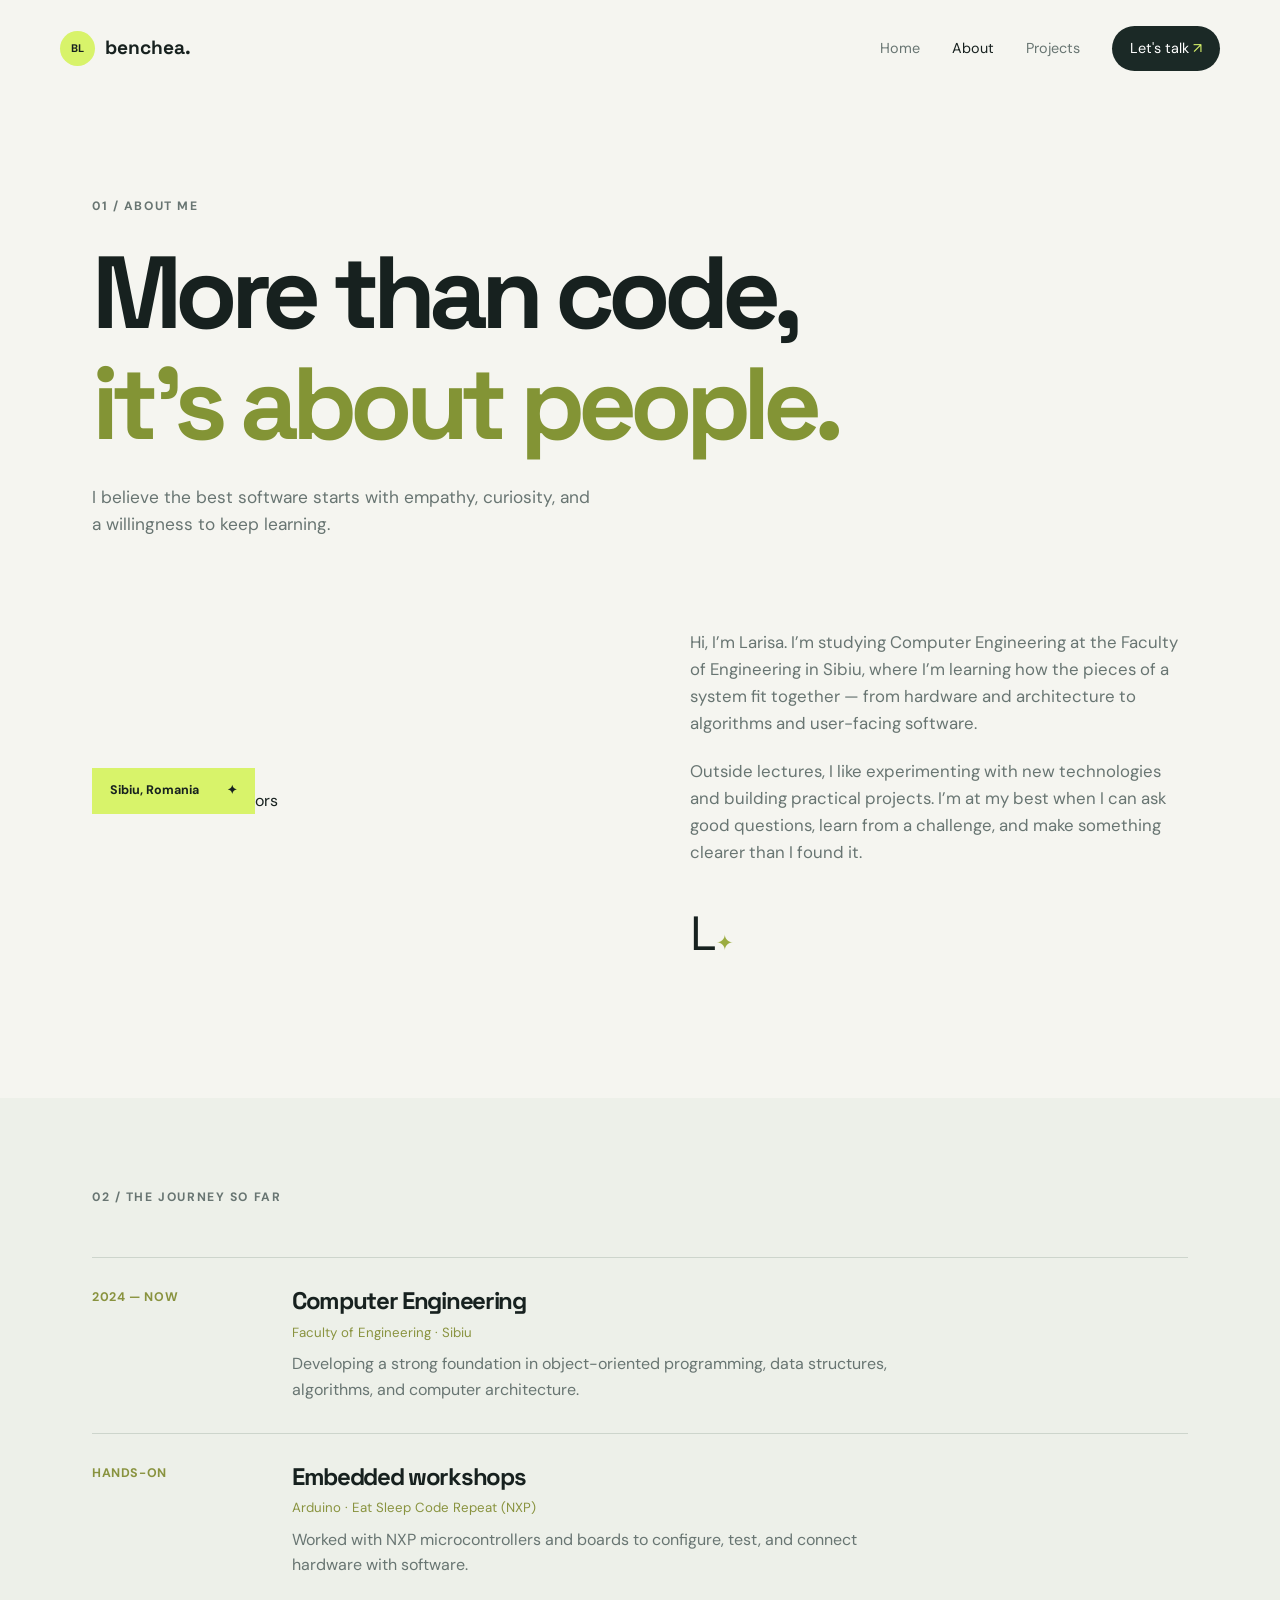
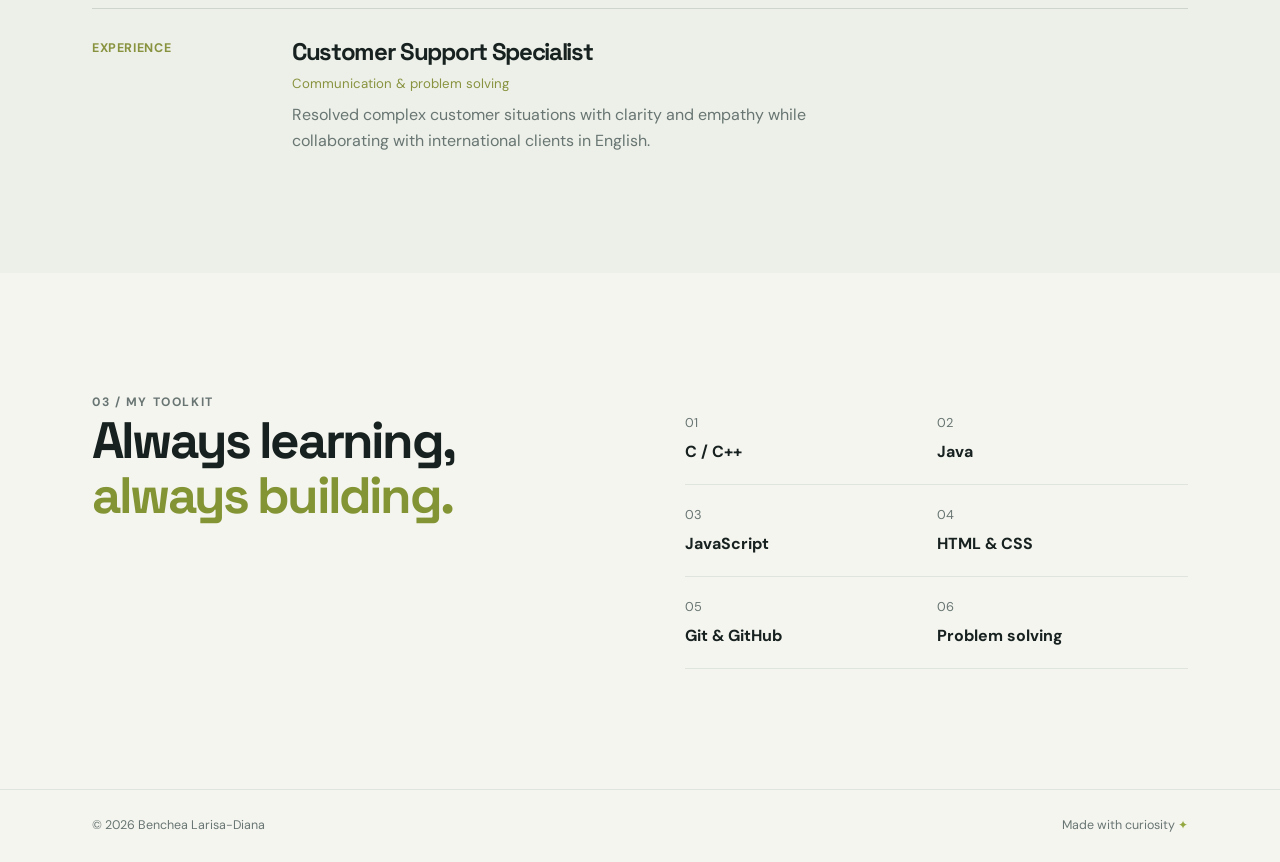
==== about.html @ 2c6b7c79 "major changes regarding the project: how it is structured, added multiple pages" ====
<!doctype html>
<html lang="en">
<head>
  <meta charset="UTF-8"><meta name="viewport" content="width=device-width, initial-scale=1">
  <meta name="description" content="Learn about Larisa's education, experience, and skills.">
  <title>About | Benchea Larisa-Diana</title>
  <link rel="preconnect" href="https://fonts.googleapis.com"><link rel="preconnect" href="https://fonts.gstatic.com" crossorigin>
  <link href="https://fonts.googleapis.com/css2?family=DM+Sans:wght@400;500;600;700&family=Space+Grotesk:wght@500;600;700&display=swap" rel="stylesheet"><link rel="stylesheet" href="css/style.css">
</head>
<body>
  <header class="site-header"><a class="brand" href="index.html" aria-label="Home"><span>BL</span><strong>benchea.</strong></a><button class="menu-toggle" type="button" aria-expanded="false" aria-controls="site-nav"><span></span><span></span><span></span><span class="sr-only">Toggle navigation</span></button><nav id="site-nav" class="site-nav" aria-label="Main navigation"><a href="index.html">Home</a><a class="active" href="about.html">About</a><a href="projects.html">Projects</a><a class="nav-cta" href="contact.html">Let's talk <span aria-hidden="true">↗</span></a></nav></header>
  <main>
    <section class="page-hero container"><p class="eyebrow">01 / About me</p><h1>More than code,<br><em>it's about people.</em></h1><p class="page-lead">I believe the best software starts with empathy, curiosity, and a willingness to keep learning.</p></section>
    <section class="about-grid container reveal"><div class="about-photo"><img src="assets/profile.jpg" alt="Larisa smiling outdoors"><span class="photo-label">Sibiu, Romania <span>✦</span></span></div><div class="about-copy"><p>Hi, I’m Larisa. I’m studying Computer Engineering at the Faculty of Engineering in Sibiu, where I’m learning how the pieces of a system fit together — from hardware and architecture to algorithms and user-facing software.</p><p>Outside lectures, I like experimenting with new technologies and building practical projects. I’m at my best when I can ask good questions, learn from a challenge, and make something clearer than I found it.</p><div class="signature">L<span>✦</span></div></div></section>
    <section class="timeline-section section-pad"><div class="container"><p class="eyebrow">02 / The journey so far</p><div class="timeline"><article class="timeline-item reveal"><div class="timeline-date">2024 — now</div><div><h2>Computer Engineering</h2><p class="timeline-place">Faculty of Engineering · Sibiu</p><p>Developing a strong foundation in object-oriented programming, data structures, algorithms, and computer architecture.</p></div></article><article class="timeline-item reveal"><div class="timeline-date">Hands-on</div><div><h2>Embedded workshops</h2><p class="timeline-place">Arduino · Eat Sleep Code Repeat (NXP)</p><p>Worked with NXP microcontrollers and boards to configure, test, and connect hardware with software.</p></div></article><article class="timeline-item reveal"><div class="timeline-date">Experience</div><div><h2>Customer Support Specialist</h2><p class="timeline-place">Communication &amp; problem solving</p><p>Resolved complex customer situations with clarity and empathy while collaborating with international clients in English.</p></div></article></div></div></section>
    <section class="skills-section container reveal"><div><p class="eyebrow">03 / My toolkit</p><h2>Always learning,<br><em>always building.</em></h2></div><div class="skill-list"><span>01 <strong>C / C++</strong></span><span>02 <strong>Java</strong></span><span>03 <strong>JavaScript</strong></span><span>04 <strong>HTML &amp; CSS</strong></span><span>05 <strong>Git &amp; GitHub</strong></span><span>06 <strong>Problem solving</strong></span></div></section>
  </main>
  <footer class="site-footer"><div class="container footer-inner"><span>© <span data-year></span> Benchea Larisa-Diana</span><span>Made with curiosity <span class="accent">✦</span></span></div></footer><script src="js/script.js"></script>
</body>
</html>
---- css/style.css ----
:root {
  --ink: #17211f;
  --muted: #687572;
  --paper: #f5f5f0;
  --card: #fff;
  --lime: #d8f36a;
  --line: #dfe4df;
  --dark: #1b2926;
}
* {
  box-sizing: border-box;
  margin: 0;
  padding: 0;
}
html {
  scroll-behavior: smooth;
}
body {
  background: var(--paper);
  color: var(--ink);
  font-family: "DM Sans", sans-serif;
  line-height: 1.6;
}
h1,
h2,
.brand strong {
  font-family: "Space Grotesk", sans-serif;
  line-height: 1.08;
}
h1 {
  font-size: clamp(3.3rem, 8vw, 7.5rem);
  letter-spacing: -0.07em;
}
h2 {
  font-size: clamp(2.1rem, 4vw, 4rem);
  letter-spacing: -0.055em;
}
em {
  color: #839435;
  font-style: normal;
}
.container {
  max-width: 1160px;
  margin: 0 auto;
  padding-left: 32px;
  padding-right: 32px;
}
.site-header {
  align-items: center;
  display: flex;
  justify-content: space-between;
  margin: auto;
  max-width: 1224px;
  padding: 26px 32px;
  position: relative;
  z-index: 10;
}
.brand {
  align-items: center;
  color: var(--ink);
  display: flex;
  gap: 10px;
  text-decoration: none;
}
.brand span {
  align-items: center;
  background: var(--lime);
  border-radius: 50%;
  display: flex;
  font-size: 11px;
  font-weight: 700;
  height: 35px;
  justify-content: center;
  width: 35px;
}
.brand strong {
  font-size: 1.2rem;
}
.site-nav {
  align-items: center;
  display: flex;
  gap: 32px;
}
.site-nav a {
  color: var(--muted);
  font-size: 0.9rem;
  text-decoration: none;
  transition: color 0.2s;
}
.site-nav a:hover,
.site-nav a.active {
  color: var(--ink);
}
.nav-cta {
  background: var(--dark);
  border-radius: 30px;
  color: #fff !important;
  padding: 11px 18px;
}
.nav-cta span {
  color: var(--lime);
}
.menu-toggle {
  background: none;
  border: 0;
  display: none;
}
.sr-only {
  height: 1px;
  overflow: hidden;
  position: absolute;
  width: 1px;
}
.hero {
  align-items: center;
  display: grid;
  gap: 50px;
  grid-template-columns: 1.1fr 0.9fr;
  min-height: 650px;
  padding-bottom: 90px;
  padding-top: 80px;
}
.eyebrow {
  color: var(--muted);
  font-size: 0.76rem;
  font-weight: 700;
  letter-spacing: 0.13em;
  text-transform: uppercase;
}
.eyebrow-dot {
  background: var(--lime);
  border-radius: 50%;
  display: inline-block;
  height: 9px;
  margin-right: 8px;
  width: 9px;
}
.hero h1 {
  margin: 22px 0 28px;
}
.hero-intro,
.page-lead {
  color: var(--muted);
  font-size: 1.08rem;
  max-width: 510px;
}
.button-row {
  align-items: center;
  display: flex;
  gap: 28px;
  margin-top: 35px;
}
.button {
  border: 0;
  border-radius: 4px;
  cursor: pointer;
  display: inline-block;
  font: 600 0.9rem "DM Sans";
  padding: 16px 22px;
  text-decoration: none;
  transition:
    transform 0.2s,
    box-shadow 0.2s;
}
.button:hover {
  box-shadow: 0 10px 20px #17211f1c;
  transform: translateY(-3px);
}
.button-primary {
  background: var(--dark);
  color: #fff;
}
.button-primary span {
  color: var(--lime);
  margin-left: 12px;
}
.text-link {
  color: var(--ink);
  font-size: 0.9rem;
  font-weight: 700;
  text-decoration: none;
}
.text-link span {
  color: #80913a;
  margin-left: 8px;
}
.hero-visual {
  justify-self: end;
  position: relative;
}
.portrait-wrap {
  height: 430px;
  position: relative;
  width: 365px;
}
.portrait-wrap:before {
  background: var(--lime);
  border-radius: 50%;
  content: "";
  height: 310px;
  left: 28px;
  position: absolute;
  top: 58px;
  width: 310px;
}
.portrait-wrap img {
  border-radius: 190px 190px 24px 24px;
  filter: grayscale(12%);
  height: 390px;
  object-fit: cover;
  position: absolute;
  right: 3px;
  top: 0;
  width: 285px;
  z-index: 1;
}
.orbit {
  border: 1px solid #b3c85a;
  border-radius: 50%;
  height: 390px;
  position: absolute;
  right: -12px;
  top: 14px;
  transform: rotate(-26deg);
  width: 310px;
}
.orbit-two {
  height: 350px;
  right: 8px;
  top: 38px;
  transform: rotate(28deg);
}
.floating-note {
  align-items: center;
  background: #fff;
  border-radius: 8px;
  box-shadow: 0 14px 28px #17211f1a;
  display: flex;
  gap: 12px;
  padding: 15px 18px;
  position: absolute;
  z-index: 2;
}
.floating-note strong,
.floating-note small {
  display: block;
  line-height: 1.25;
}
.floating-note strong {
  font-size: 0.77rem;
}
.floating-note small {
  color: var(--muted);
  font-size: 0.7rem;
  margin-top: 4px;
}
.note-top {
  left: -40px;
  top: 65px;
}
.note-icon {
  align-items: center;
  background: var(--lime);
  border-radius: 50%;
  display: flex;
  height: 32px;
  justify-content: center;
  width: 32px;
}
.note-bottom {
  bottom: 35px;
  right: -25px;
}
.marquee-band {
  background: var(--dark);
  color: #fff;
  overflow: hidden;
  padding: 19px 0;
}
.marquee-track {
  align-items: center;
  display: flex;
  gap: 38px;
  justify-content: center;
  min-width: max-content;
}
.marquee-track span {
  font-family: "Space Grotesk";
  font-size: 1rem;
}
.marquee-track b {
  color: var(--lime);
}
.intro-section {
  display: grid;
  gap: 80px;
  grid-template-columns: 1fr 1fr;
  padding-bottom: 120px;
  padding-top: 120px;
}
.intro-text {
  align-self: end;
  color: var(--muted);
  font-size: 1.1rem;
  max-width: 460px;
}
.intro-text .text-link {
  display: block;
  margin-top: 28px;
}
.site-footer {
  border-top: 1px solid var(--line);
  color: var(--muted);
  font-size: 0.78rem;
}
.footer-inner {
  display: flex;
  justify-content: space-between;
  padding-bottom: 26px;
  padding-top: 26px;
}
.accent {
  color: #93a840;
}
.page-hero {
  padding-bottom: 90px;
  padding-top: 100px;
}
.page-hero h1 {
  margin: 22px 0 24px;
}
.about-grid {
  align-items: center;
  display: grid;
  gap: 100px;
  grid-template-columns: 1fr 1fr;
  padding-bottom: 125px;
}
.about-photo {
  position: relative;
}
.about-photo img {
  height: 470px;
  object-fit: cover;
  width: 100%;
}
.photo-label {
  background: var(--lime);
  bottom: 0;
  font-size: 0.78rem;
  font-weight: 700;
  left: 0;
  padding: 13px 18px;
  position: absolute;
}
.photo-label span {
  margin-left: 25px;
}
.about-copy {
  color: var(--muted);
  font-size: 1.05rem;
}
.about-copy p + p {
  margin-top: 22px;
}
.signature {
  color: var(--ink);
  font-family: "Space Grotesk";
  font-size: 3rem;
  margin-top: 30px;
}
.signature span {
  color: #9bac40;
  font-size: 1.3rem;
}
.section-pad {
  background: #edf0e9;
  padding: 90px 0;
}
.timeline {
  margin-top: 50px;
}
.timeline-item {
  border-top: 1px solid #cdd5cc;
  display: grid;
  gap: 50px;
  grid-template-columns: 150px 1fr;
  padding: 30px 0;
}
.timeline-date {
  color: #89933f;
  font-size: 0.78rem;
  font-weight: 700;
  letter-spacing: 0.05em;
  text-transform: uppercase;
}
.timeline-item h2 {
  font-size: 1.5rem;
}
.timeline-place {
  color: #89933f;
  font-size: 0.83rem;
  margin: 8px 0;
}
.timeline-item p:last-child {
  color: var(--muted);
  max-width: 600px;
}
.skills-section {
  display: grid;
  gap: 90px;
  grid-template-columns: 1fr 1fr;
  padding-bottom: 120px;
  padding-top: 120px;
}
.skill-list {
  display: grid;
  grid-template-columns: 1fr 1fr;
}
.skill-list span {
  border-bottom: 1px solid var(--line);
  color: var(--muted);
  font-size: 0.8rem;
  padding: 20px 0;
}
.skill-list strong {
  color: var(--ink);
  display: block;
  font-size: 1rem;
  margin-top: 5px;
}
.projects-section {
  padding-bottom: 120px;
}
.project-toolbar {
  align-items: center;
  border-bottom: 1px solid var(--line);
  display: flex;
  justify-content: space-between;
  margin-bottom: 35px;
  padding-bottom: 18px;
}
.filter-group {
  display: flex;
  gap: 8px;
}
.filter-button {
  background: transparent;
  border: 1px solid transparent;
  border-radius: 30px;
  color: var(--muted);
  cursor: pointer;
  font: 500 0.8rem "DM Sans";
  padding: 9px 15px;
}
.filter-button:hover,
.filter-button.active {
  background: var(--lime);
  color: var(--ink);
}
.github-link {
  color: var(--ink);
  font-size: 0.82rem;
  font-weight: 700;
  text-decoration: none;
}
.github-link span {
  color: #82933a;
  margin-left: 8px;
}
.project-grid {
  display: grid;
  gap: 18px;
  grid-template-columns: repeat(3, 1fr);
}
.project-card {
  background: var(--card);
  border: 1px solid var(--line);
  display: flex;
  flex-direction: column;
  min-height: 290px;
  padding: 25px;
  transition:
    transform 0.25s,
    box-shadow 0.25s;
}
.project-card:hover {
  box-shadow: 0 16px 30px #17211f12;
  transform: translateY(-6px);
}
.project-number {
  color: #90a13b;
  font-size: 1.3rem;
  text-align: right;
}
.project-card h2 {
  font-size: 1.45rem;
  margin: 18px 0 12px;
}
.project-card p {
  color: var(--muted);
  font-size: 0.88rem;
}
.project-meta {
  border-top: 1px solid var(--line);
  color: var(--muted);
  display: flex;
  font-size: 0.72rem;
  gap: 16px;
  margin-top: auto;
  padding-top: 15px;
}
.project-card > a {
  color: var(--ink);
  font-size: 0.8rem;
  font-weight: 700;
  margin-top: 18px;
  text-decoration: none;
}
.project-card > a span {
  color: #91a23e;
  margin-left: 7px;
}
.loading-state {
  text-align: center;
}
.spinner {
  border: 3px solid var(--line);
  border-radius: 50%;
  border-top-color: #91a23e;
  display: inline-block;
  height: 34px;
  width: 34px;
  animation: spin 0.8s linear infinite;
}
.loading-state p {
  color: var(--muted);
  margin-top: 15px;
}
.empty-state,
.status-message {
  color: var(--muted);
  padding: 35px 0;
}
.contact-layout {
  display: grid;
  gap: 100px;
  grid-template-columns: 1fr 1fr;
  padding-bottom: 130px;
  padding-top: 110px;
}
.contact-copy > p:not(.eyebrow) {
  color: var(--muted);
  font-size: 1.05rem;
  margin-top: 26px;
  max-width: 390px;
}
.contact-details {
  display: flex;
  flex-direction: column;
  gap: 16px;
  margin-top: 48px;
}
.contact-details a {
  color: var(--ink);
  font-weight: 600;
  text-decoration: none;
}
.contact-details span {
  color: #8d9e3a;
  margin-left: 8px;
}
.contact-form {
  background: var(--card);
  padding: 35px;
}
.form-row {
  margin-bottom: 23px;
}
.form-row label {
  display: block;
  font-size: 0.8rem;
  font-weight: 700;
  margin-bottom: 8px;
}
.form-row label span {
  color: #92a33b;
}
.form-row input,
.form-row textarea {
  background: #fbfcf9;
  border: 1px solid var(--line);
  border-radius: 2px;
  color: var(--ink);
  font: inherit;
  outline: none;
  padding: 13px;
  width: 100%;
}
.form-row textarea {
  resize: vertical;
}
.form-row input:focus,
.form-row textarea:focus {
  border-color: #9caf43;
  box-shadow: 0 0 0 3px #d8f36a55;
}
.form-row input.invalid,
.form-row textarea.invalid {
  border-color: #b84e4e;
}
.field-error {
  color: #b84e4e;
  display: block;
  font-size: 0.74rem;
  min-height: 18px;
}
.form-status {
  font-size: 0.82rem;
  margin-top: 16px;
}
.form-status.error {
  color: #b84e4e;
}
.form-status.success {
  color: #638019;
}
.hidden {
  display: none;
}
@keyframes spin {
  to {
    transform: rotate(360deg);
  }
}
.reveal {
  opacity: 0;
  transform: translateY(20px);
  transition:
    opacity 0.7s ease,
    transform 0.7s ease;
}
.reveal.visible {
  opacity: 1;
  transform: none;
}
@media (max-width: 800px) {
  .site-header {
    padding: 20px;
  }
  .menu-toggle {
    display: flex;
    flex-direction: column;
    gap: 4px;
  }
  .menu-toggle span:not(.sr-only) {
    background: var(--ink);
    height: 2px;
    width: 24px;
  }
  .site-nav {
    background: var(--paper);
    border-bottom: 1px solid var(--line);
    display: none;
    flex-direction: column;
    gap: 22px;
    left: 0;
    padding: 25px 20px;
    position: absolute;
    right: 0;
    top: 75px;
  }
  .site-nav.open {
    display: flex;
  }
  .hero,
  .about-grid,
  .skills-section,
  .contact-layout,
  .intro-section {
    gap: 45px;
    grid-template-columns: 1fr;
  }
  .hero {
    padding-top: 55px;
  }
  .hero-visual {
    justify-self: center;
    order: -1;
    transform: scale(0.85);
    margin: -30px 0;
  }
  .intro-section {
    padding-bottom: 80px;
    padding-top: 80px;
  }
  .page-hero {
    padding-bottom: 60px;
    padding-top: 70px;
  }
  .project-grid {
    grid-template-columns: repeat(2, 1fr);
  }
  .contact-layout {
    padding-bottom: 80px;
    padding-top: 70px;
  }
  .timeline-item {
    gap: 15px;
    grid-template-columns: 100px 1fr;
  }
}
@media (max-width: 520px) {
  h1 {
    font-size: 3.35rem;
  }
  .container {
    padding-left: 20px;
    padding-right: 20px;
  }
  .hero-visual {
    margin-left: -25px;
    transform: scale(0.7);
  }
  .hero {
    margin-bottom: -40px;
  }
  .button-row {
    align-items: flex-start;
    flex-direction: column;
    gap: 18px;
  }
  .about-photo img {
    height: 350px;
  }
  .project-toolbar {
    align-items: flex-start;
    flex-direction: column;
    gap: 18px;
  }
  .filter-group {
    flex-wrap: wrap;
  }
  .project-grid {
    grid-template-columns: 1fr;
  }
  .timeline-item {
    display: block;
  }
  .timeline-date {
    margin-bottom: 12px;
  }
  .skill-list {
    grid-template-columns: 1fr;
  }
  .footer-inner {
    align-items: flex-start;
    flex-direction: column;
    gap: 8px;
  }
}
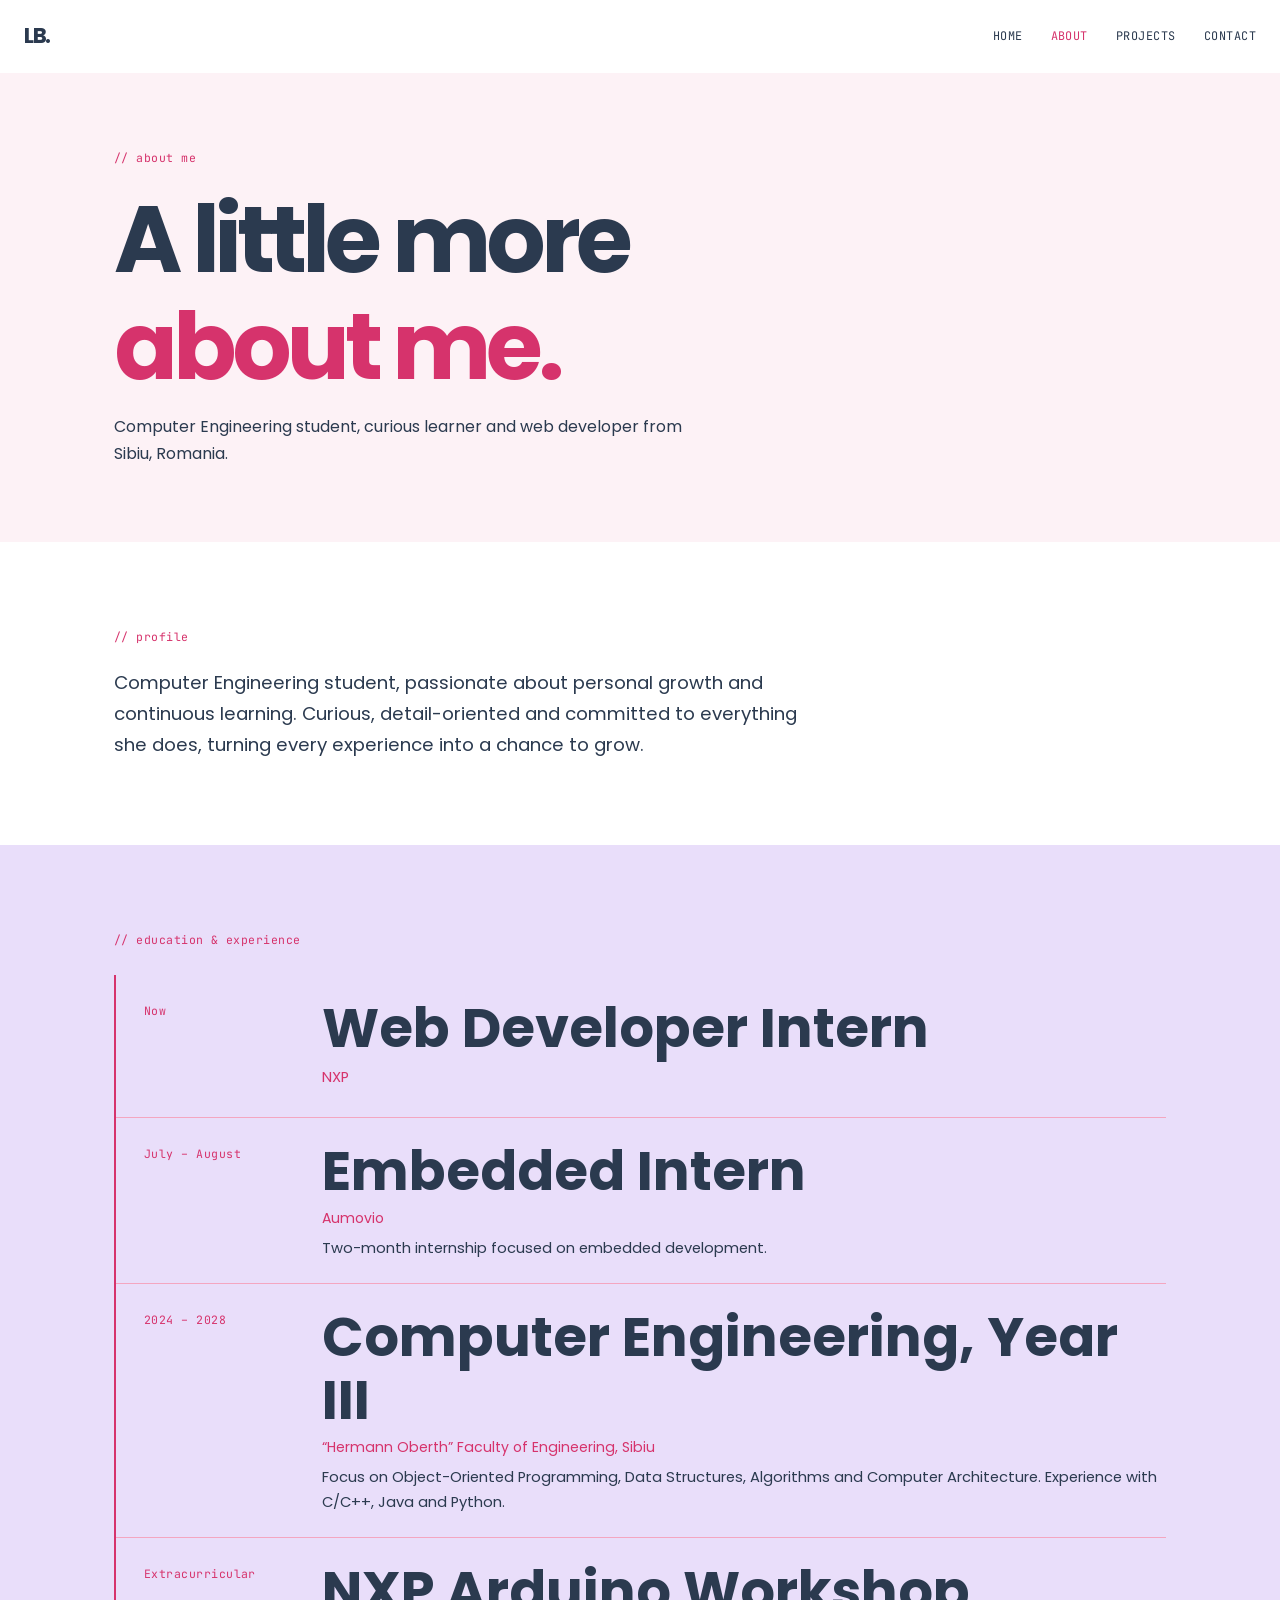
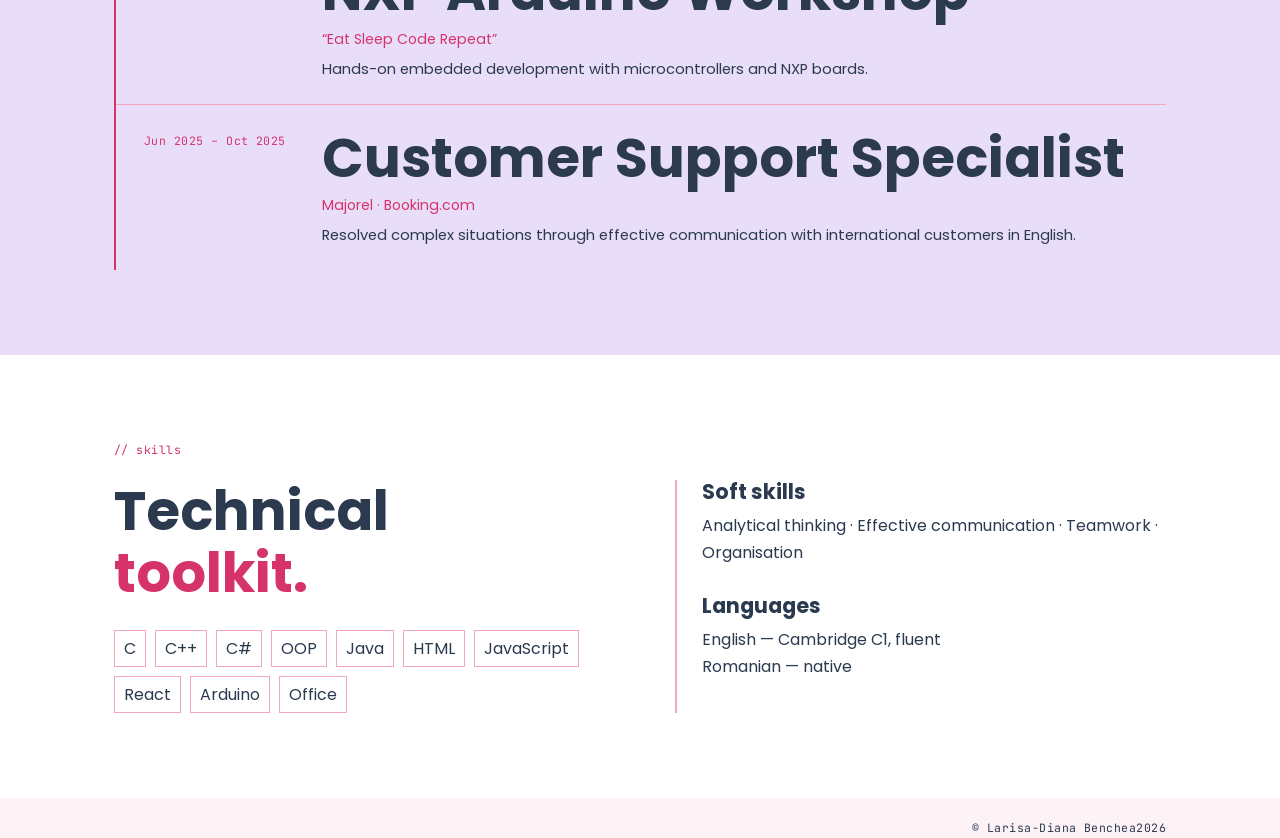
==== commit 570a7ee9: "redid the design" ====
--- a/about.html
+++ b/about.html
@@ -2,19 +2,20 @@
 <html lang="en">
 <head>
   <meta charset="UTF-8"><meta name="viewport" content="width=device-width, initial-scale=1">
-  <meta name="description" content="Learn about Larisa's education, experience, and skills.">
-  <title>About | Benchea Larisa-Diana</title>
+  <meta name="description" content="About Larisa-Diana Benchea, her education, experience and skills.">
+  <title>About | Larisa-Diana Benchea</title>
   <link rel="preconnect" href="https://fonts.googleapis.com"><link rel="preconnect" href="https://fonts.gstatic.com" crossorigin>
-  <link href="https://fonts.googleapis.com/css2?family=DM+Sans:wght@400;500;600;700&family=Space+Grotesk:wght@500;600;700&display=swap" rel="stylesheet"><link rel="stylesheet" href="css/style.css">
+  <link href="https://fonts.googleapis.com/css2?family=JetBrains+Mono:wght@400;500&family=Poppins:wght@400;500;600;700&display=swap" rel="stylesheet"><link rel="stylesheet" href="css/style.css"><script src="js/script.js" defer></script>
 </head>
 <body>
-  <header class="site-header"><a class="brand" href="index.html" aria-label="Home"><span>BL</span><strong>benchea.</strong></a><button class="menu-toggle" type="button" aria-expanded="false" aria-controls="site-nav"><span></span><span></span><span></span><span class="sr-only">Toggle navigation</span></button><nav id="site-nav" class="site-nav" aria-label="Main navigation"><a href="index.html">Home</a><a class="active" href="about.html">About</a><a href="projects.html">Projects</a><a class="nav-cta" href="contact.html">Let's talk <span aria-hidden="true">↗</span></a></nav></header>
-  <main>
-    <section class="page-hero container"><p class="eyebrow">01 / About me</p><h1>More than code,<br><em>it's about people.</em></h1><p class="page-lead">I believe the best software starts with empathy, curiosity, and a willingness to keep learning.</p></section>
-    <section class="about-grid container reveal"><div class="about-photo"><img src="assets/profile.jpg" alt="Larisa smiling outdoors"><span class="photo-label">Sibiu, Romania <span>✦</span></span></div><div class="about-copy"><p>Hi, I’m Larisa. I’m studying Computer Engineering at the Faculty of Engineering in Sibiu, where I’m learning how the pieces of a system fit together — from hardware and architecture to algorithms and user-facing software.</p><p>Outside lectures, I like experimenting with new technologies and building practical projects. I’m at my best when I can ask good questions, learn from a challenge, and make something clearer than I found it.</p><div class="signature">L<span>✦</span></div></div></section>
-    <section class="timeline-section section-pad"><div class="container"><p class="eyebrow">02 / The journey so far</p><div class="timeline"><article class="timeline-item reveal"><div class="timeline-date">2024 — now</div><div><h2>Computer Engineering</h2><p class="timeline-place">Faculty of Engineering · Sibiu</p><p>Developing a strong foundation in object-oriented programming, data structures, algorithms, and computer architecture.</p></div></article><article class="timeline-item reveal"><div class="timeline-date">Hands-on</div><div><h2>Embedded workshops</h2><p class="timeline-place">Arduino · Eat Sleep Code Repeat (NXP)</p><p>Worked with NXP microcontrollers and boards to configure, test, and connect hardware with software.</p></div></article><article class="timeline-item reveal"><div class="timeline-date">Experience</div><div><h2>Customer Support Specialist</h2><p class="timeline-place">Communication &amp; problem solving</p><p>Resolved complex customer situations with clarity and empathy while collaborating with international clients in English.</p></div></article></div></div></section>
-    <section class="skills-section container reveal"><div><p class="eyebrow">03 / My toolkit</p><h2>Always learning,<br><em>always building.</em></h2></div><div class="skill-list"><span>01 <strong>C / C++</strong></span><span>02 <strong>Java</strong></span><span>03 <strong>JavaScript</strong></span><span>04 <strong>HTML &amp; CSS</strong></span><span>05 <strong>Git &amp; GitHub</strong></span><span>06 <strong>Problem solving</strong></span></div></section>
+  <a class="skip-link" href="#main-content">Skip to main content</a>
+  <header class="site-header"><a class="logo" href="index.html" aria-label="Larisa Benchea home">LB.</a><button class="menu-toggle" type="button" aria-label="Open menu" aria-expanded="false" aria-controls="site-nav"><span aria-hidden="true"></span><span aria-hidden="true"></span><span aria-hidden="true"></span></button><nav id="site-nav" class="site-nav" aria-label="Main navigation"><a href="index.html">Home</a><a href="about.html" aria-current="page">About</a><a href="projects.html">Projects</a><a href="contact.html">Contact</a></nav></header>
+  <main id="main-content">
+    <section class="page-hero"><div class="container"><p class="code-label">// about me</p><h1>A little more<br><em>about me.</em></h1><p class="page-lead">Computer Engineering student, curious learner and web developer from Sibiu, Romania.</p></div></section>
+    <section class="content-section container"><div class="section-heading"><p class="section-kicker">// profile</p></div><div class="profile-copy"><p>Computer Engineering student, passionate about personal growth and continuous learning. Curious, detail-oriented and committed to everything she does, turning every experience into a chance to grow.</p></div></section>
+    <section class="content-section tinted-section"><div class="container"><p class="section-kicker">// education &amp; experience</p><div class="timeline"><article class="timeline-item reveal"><div class="timeline-date">Now</div><div><h2>Web Developer Intern</h2><p class="timeline-place">NXP</p></div></article><article class="timeline-item reveal"><div class="timeline-date">July – August</div><div><h2>Embedded Intern</h2><p class="timeline-place">Aumovio</p><p>Two-month internship focused on embedded development.</p></div></article><article class="timeline-item reveal"><div class="timeline-date">2024 – 2028</div><div><h2>Computer Engineering, Year III</h2><p class="timeline-place">“Hermann Oberth” Faculty of Engineering, Sibiu</p><p>Focus on Object-Oriented Programming, Data Structures, Algorithms and Computer Architecture. Experience with C/C++, Java and Python.</p></div></article><article class="timeline-item reveal"><div class="timeline-date">Extracurricular</div><div><h2>NXP Arduino Workshop</h2><p class="timeline-place">“Eat Sleep Code Repeat”</p><p>Hands-on embedded development with microcontrollers and NXP boards.</p></div></article><article class="timeline-item reveal"><div class="timeline-date">Jun 2025 – Oct 2025</div><div><h2>Customer Support Specialist</h2><p class="timeline-place">Majorel · Booking.com</p><p>Resolved complex situations through effective communication with international customers in English.</p></div></article></div></div></section>
+    <section class="content-section container"><p class="section-kicker">// skills</p><div class="skills-layout"><div><h2>Technical<br><em>toolkit.</em></h2><div class="chip-list"><span>C</span><span>C++</span><span>C#</span><span>OOP</span><span>Java</span><span>HTML</span><span>JavaScript</span><span>React</span><span>Arduino</span><span>Office</span></div></div><div class="skills-side"><h3>Soft skills</h3><p>Analytical thinking · Effective communication · Teamwork · Organisation</p><h3>Languages</h3><p>English — Cambridge C1, fluent<br>Romanian — native</p></div></div></section>
   </main>
-  <footer class="site-footer"><div class="container footer-inner"><span>© <span data-year></span> Benchea Larisa-Diana</span><span>Made with curiosity <span class="accent">✦</span></span></div></footer><script src="js/script.js"></script>
+  <footer class="site-footer"><div class="container"><span>© <span data-year> 2026 </span> Larisa-Diana Benchea </span></div></footer>
 </body>
 </html>
--- a/css/style.css
+++ b/css/style.css
@@ -1,761 +1,153 @@
 :root {
-  --ink: #17211f;
-  --muted: #687572;
-  --paper: #f5f5f0;
-  --card: #fff;
-  --lime: #d8f36a;
-  --line: #dfe4df;
-  --dark: #1b2926;
+  --blush: #fdf2f6;
+  --rose: #f4a6c0;
+  --rose-deep: #d6336c;
+  --lilac: #e9defa;
+  --ink: #2b3a4f;
+  --white: #ffffff;
+  --mono: "JetBrains Mono", monospace;
+  --body: "Poppins", sans-serif;
+  --content: 1100px;
 }
-* {
-  box-sizing: border-box;
-  margin: 0;
-  padding: 0;
+
+* { box-sizing: border-box; margin: 0; padding: 0; }
+html { scroll-behavior: smooth; scroll-padding-top: 90px; }
+body { background: var(--white); color: var(--ink); font: 16px/1.7 var(--body); }
+::selection { background: var(--rose); color: var(--ink); }
+a { color: var(--rose-deep); text-decoration: none; }
+a:hover { text-decoration: underline; }
+a:focus-visible, button:focus-visible, input:focus-visible, textarea:focus-visible { outline: 3px solid var(--rose-deep); outline-offset: 3px; }
+h1, h2, h3 { line-height: 1.15; }
+h1 { font-size: clamp(2.7rem, 8vw, 5.8rem); letter-spacing: -0.055em; }
+h2 { font-size: clamp(2rem, 5vw, 3.4rem); }
+h3 { font-size: 1.3rem; }
+em { color: var(--rose-deep); font-style: normal; }
+.container { margin: auto; max-width: var(--content); padding-left: 24px; padding-right: 24px; }
+.skip-link { background: var(--ink); color: var(--white); left: 12px; padding: 8px 12px; position: absolute; top: -100px; z-index: 10; }
+.skip-link:focus { top: 12px; }
+
+.site-header { align-items: center; background: var(--white); display: flex; justify-content: space-between; padding: 18px 24px; position: sticky; top: 0; z-index: 5; }
+.logo { color: var(--ink); font-size: 1.35rem; font-weight: 700; letter-spacing: -0.06em; }
+.site-nav { align-items: center; display: flex; gap: 28px; }
+.site-nav a { color: var(--ink); font: 0.74rem var(--mono); letter-spacing: .04em; text-transform: uppercase; }
+.site-nav a[aria-current="page"] { color: var(--rose-deep); }
+.menu-toggle { background: none; border: 0; display: none; padding: 8px; }
+.menu-toggle span { background: var(--ink); display: block; height: 2px; margin: 4px 0; width: 24px; }
+
+.hero { background: var(--blush); overflow: hidden; }
+.hero-inner { min-height: 640px; padding-bottom: 85px; padding-top: 85px; }
+.code-label, .section-kicker, .project-category, .tags, .timeline-date, .site-footer, .filter-button, .form-row label, .field-error, .message-meta, .project-count { font-family: var(--mono); font-size: .72rem; letter-spacing: .04em; }
+.code-label, .section-kicker { color: var(--rose-deep); margin-bottom: 20px; }
+.hero h1 span { color: var(--rose-deep); }
+.hero-name { align-items: center; display: flex; gap: 42px; }
+.hero-profile { border: 5px solid var(--white); border-radius: 50%; box-shadow: 7px 7px 0 var(--rose); display: block; flex: 0 0 155px; height: 155px; object-fit: cover; object-position: center 30%; overflow: hidden; width: 155px; }
+.hero-role { font-weight: 600; margin-top: 22px; }
+.hero-role span { color: var(--rose-deep); margin: 0 6px; }
+.hero-text, .page-lead { margin-top: 12px; max-width: 580px; }
+.hero-actions { display: flex; flex-wrap: wrap; gap: 12px; margin-top: 30px; }
+.button { border: 2px solid var(--rose-deep); display: inline-block; font-weight: 600; min-height: 44px; padding: 10px 18px; transition: transform 150ms, background 150ms, color 150ms; }
+.button:hover { text-decoration: none; transform: translateY(-2px); }
+.button-primary { background: var(--rose-deep); color: var(--white); }
+.button-primary:hover { background: var(--ink); border-color: var(--ink); }
+.button-outline { color: var(--ink); }
+.button-outline:hover { background: var(--white); }
+
+.intro-section { display: grid; gap: 60px; grid-template-columns: .7fr 1fr; padding-bottom: 100px; padding-top: 100px; }
+.intro-section h2 { margin-bottom: 18px; }
+.arrow-link { display: inline-block; font-weight: 600; margin-top: 22px; }
+.arrow-link span { margin-left: 8px; }
+.section-heading { align-items: baseline; display: flex; justify-content: space-between; }
+.featured-section { padding-bottom: 100px; }
+.project-grid { display: grid; gap: 18px; grid-template-columns: repeat(3, 1fr); margin-top: 25px; }
+.project-card { background: var(--blush); border: 1px solid var(--rose); padding: 24px; transition: transform 150ms, box-shadow 150ms; }
+.project-card:nth-child(2) { background: var(--lilac); border-color: var(--rose); }
+.project-card:nth-child(3) { background: var(--blush); }
+.project-card:hover { box-shadow: 7px 7px 0 var(--rose); transform: translateY(-4px); }
+.project-card h2, .project-card h3 { margin: 10px 0; }
+.project-card p { font-size: .9rem; }
+.project-category { color: var(--rose-deep); }
+.tags { display: flex; flex-wrap: wrap; gap: 8px; margin-top: 22px; }
+.tags span, .chip-list span { background: var(--white); border: 1px solid var(--rose); color: var(--ink); padding: 4px 9px; }
+.home-cta { background: var(--ink); color: var(--white); padding: 75px 0; }
+.home-cta .section-kicker { color: var(--rose); }
+.home-cta h2 { margin-bottom: 25px; }
+.button-light { border-color: var(--rose); color: var(--white); }
+.button-light:hover { background: var(--rose); color: var(--ink); }
+.site-footer { background: var(--blush); padding: 20px 0; }
+.site-footer span { float: right; }
+
+.page-hero { background: var(--blush); padding-bottom: 75px; padding-top: 75px; }
+.content-section { padding-bottom: 85px; padding-top: 85px; }
+.profile-copy { font-size: 1.15rem; max-width: 700px; }
+.tinted-section { background: var(--lilac); }
+.timeline { border-left: 2px solid var(--rose-deep); margin-top: 25px; }
+.timeline-item { display: grid; gap: 28px; grid-template-columns: 150px 1fr; padding: 22px 0 22px 28px; }
+.timeline-item + .timeline-item { border-top: 1px solid var(--rose); }
+.timeline-date { color: var(--rose-deep); padding-top: 4px; }
+.timeline-place { color: var(--rose-deep); font-size: .88rem; margin: 5px 0; }
+.timeline-item p:last-child { font-size: .92rem; }
+.skills-layout { display: grid; gap: 70px; grid-template-columns: 1fr 1fr; }
+.chip-list { display: flex; flex-wrap: wrap; gap: 9px; margin-top: 25px; }
+.skills-side { border-left: 2px solid var(--rose); padding-left: 25px; }
+.skills-side h3 { margin-bottom: 8px; }
+.skills-side h3 + p { margin-bottom: 28px; }
+
+.filter-bar { border-bottom: 1px solid var(--rose); display: flex; flex-wrap: wrap; gap: 18px; padding-bottom: 15px; }
+.filter-button { background: none; border: 0; color: var(--ink); cursor: pointer; min-height: 44px; padding: 8px; }
+.filter-button[aria-pressed="true"] { color: var(--rose-deep); font-weight: 600; }
+.project-count { color: var(--rose-deep); margin: 17px 0 0; }
+.all-projects { grid-template-columns: repeat(2, 1fr); margin-top: 18px; }
+.all-projects .project-card { display: flex; flex-direction: column; }
+.project-links { display: flex; gap: 18px; margin-top: 25px; }
+.empty-state { background: var(--blush); margin-top: 18px; padding: 18px; }
+
+.contact-section { display: grid; gap: 60px; grid-template-columns: .7fr 1fr; padding-bottom: 110px; padding-top: 90px; }
+.contact-details { display: flex; flex-direction: column; gap: 10px; }
+.contact-details a:first-of-type { font-size: 1.15rem; font-weight: 600; }
+.contact-form { background: var(--blush); padding: 30px; }
+.form-row { margin-bottom: 18px; }
+.form-row label { display: block; margin-bottom: 5px; }
+.form-row input, .form-row textarea { background: var(--white); border: 1px solid var(--rose); color: var(--ink); font: inherit; padding: 11px; width: 100%; }
+.form-row textarea { resize: vertical; }
+.form-row input:focus, .form-row textarea:focus { border-color: var(--rose-deep); }
+.field-error { color: var(--rose-deep); display: block; min-height: 18px; }
+.invalid { border-color: var(--rose-deep) !important; }
+.valid { border-color: var(--rose-deep) !important; }
+.message-meta { align-items: baseline; display: flex; justify-content: space-between; }
+#message-count.near-limit { color: var(--rose-deep); }
+.form-status { margin: 0 0 15px; }
+.form-status.error { color: var(--rose-deep); }
+.form-status.success { color: var(--ink); }
+
+.reveal { opacity: 0; transform: translateY(14px); transition: opacity 400ms, transform 400ms; }
+.reveal.visible { opacity: 1; transform: none; }
+[hidden] { display: none !important; }
+
+@media (max-width: 760px) {
+  .site-header { padding: 13px 18px; }
+  .menu-toggle { display: block; }
+  .site-nav { background: var(--white); display: flex; flex-direction: column; gap: 4px; left: 0; max-height: 0; opacity: 0; overflow: hidden; padding: 0 18px; pointer-events: none; position: absolute; right: 0; top: 60px; transform: translateY(-8px); transition: max-height 180ms ease, opacity 180ms ease, padding 180ms ease, transform 180ms ease, visibility 180ms ease; visibility: hidden; }
+  .site-nav.open { max-height: 260px; opacity: 1; padding-bottom: 14px; padding-top: 14px; pointer-events: auto; transform: translateY(0); visibility: visible; }
+  .site-nav a { min-height: 44px; padding: 9px 0; }
+  .menu-toggle span { transition: transform 180ms ease, opacity 180ms ease; }
+  .menu-toggle.active span:first-child { transform: translateY(6px) rotate(45deg); }
+  .menu-toggle.active span:nth-child(2) { opacity: 0; }
+  .menu-toggle.active span:last-child { transform: translateY(-6px) rotate(-45deg); }
+  .intro-section, .skills-layout, .contact-section { display: block; }
+  .hero-inner { min-height: 0; padding-bottom: 75px; padding-top: 75px; }
+  .hero-name { align-items: flex-start; flex-direction: column; gap: 20px; }
+  .hero-profile { flex-basis: 120px; height: 120px; width: 120px; }
+  .intro-section > div { margin-top: 30px; }
+  .project-grid, .all-projects { grid-template-columns: 1fr; }
+  .section-heading { align-items: flex-start; flex-direction: column; gap: 10px; }
+  .timeline-item { gap: 12px; grid-template-columns: 1fr; padding-left: 18px; }
+  .skills-side { border-left: 0; border-top: 2px solid var(--rose); margin-top: 35px; padding-left: 0; padding-top: 25px; }
+  .contact-section { padding-bottom: 75px; padding-top: 65px; }
+  .contact-form { margin-top: 40px; }
+  .site-footer span { display: block; float: none; margin-top: 7px; }
 }
-html {
-  scroll-behavior: smooth;
+
+@media (prefers-reduced-motion: reduce) {
+  *, *::before, *::after { scroll-behavior: auto !important; transition-duration: .01ms !important; }
+  .reveal { opacity: 1; transform: none; }
 }
-body {
-  background: var(--paper);
-  color: var(--ink);
-  font-family: "DM Sans", sans-serif;
-  line-height: 1.6;
-}
-h1,
-h2,
-.brand strong {
-  font-family: "Space Grotesk", sans-serif;
-  line-height: 1.08;
-}
-h1 {
-  font-size: clamp(3.3rem, 8vw, 7.5rem);
-  letter-spacing: -0.07em;
-}
-h2 {
-  font-size: clamp(2.1rem, 4vw, 4rem);
-  letter-spacing: -0.055em;
-}
-em {
-  color: #839435;
-  font-style: normal;
-}
-.container {
-  max-width: 1160px;
-  margin: 0 auto;
-  padding-left: 32px;
-  padding-right: 32px;
-}
-.site-header {
-  align-items: center;
-  display: flex;
-  justify-content: space-between;
-  margin: auto;
-  max-width: 1224px;
-  padding: 26px 32px;
-  position: relative;
-  z-index: 10;
-}
-.brand {
-  align-items: center;
-  color: var(--ink);
-  display: flex;
-  gap: 10px;
-  text-decoration: none;
-}
-.brand span {
-  align-items: center;
-  background: var(--lime);
-  border-radius: 50%;
-  display: flex;
-  font-size: 11px;
-  font-weight: 700;
-  height: 35px;
-  justify-content: center;
-  width: 35px;
-}
-.brand strong {
-  font-size: 1.2rem;
-}
-.site-nav {
-  align-items: center;
-  display: flex;
-  gap: 32px;
-}
-.site-nav a {
-  color: var(--muted);
-  font-size: 0.9rem;
-  text-decoration: none;
-  transition: color 0.2s;
-}
-.site-nav a:hover,
-.site-nav a.active {
-  color: var(--ink);
-}
-.nav-cta {
-  background: var(--dark);
-  border-radius: 30px;
-  color: #fff !important;
-  padding: 11px 18px;
-}
-.nav-cta span {
-  color: var(--lime);
-}
-.menu-toggle {
-  background: none;
-  border: 0;
-  display: none;
-}
-.sr-only {
-  height: 1px;
-  overflow: hidden;
-  position: absolute;
-  width: 1px;
-}
-.hero {
-  align-items: center;
-  display: grid;
-  gap: 50px;
-  grid-template-columns: 1.1fr 0.9fr;
-  min-height: 650px;
-  padding-bottom: 90px;
-  padding-top: 80px;
-}
-.eyebrow {
-  color: var(--muted);
-  font-size: 0.76rem;
-  font-weight: 700;
-  letter-spacing: 0.13em;
-  text-transform: uppercase;
-}
-.eyebrow-dot {
-  background: var(--lime);
-  border-radius: 50%;
-  display: inline-block;
-  height: 9px;
-  margin-right: 8px;
-  width: 9px;
-}
-.hero h1 {
-  margin: 22px 0 28px;
-}
-.hero-intro,
-.page-lead {
-  color: var(--muted);
-  font-size: 1.08rem;
-  max-width: 510px;
-}
-.button-row {
-  align-items: center;
-  display: flex;
-  gap: 28px;
-  margin-top: 35px;
-}
-.button {
-  border: 0;
-  border-radius: 4px;
-  cursor: pointer;
-  display: inline-block;
-  font: 600 0.9rem "DM Sans";
-  padding: 16px 22px;
-  text-decoration: none;
-  transition:
-    transform 0.2s,
-    box-shadow 0.2s;
-}
-.button:hover {
-  box-shadow: 0 10px 20px #17211f1c;
-  transform: translateY(-3px);
-}
-.button-primary {
-  background: var(--dark);
-  color: #fff;
-}
-.button-primary span {
-  color: var(--lime);
-  margin-left: 12px;
-}
-.text-link {
-  color: var(--ink);
-  font-size: 0.9rem;
-  font-weight: 700;
-  text-decoration: none;
-}
-.text-link span {
-  color: #80913a;
-  margin-left: 8px;
-}
-.hero-visual {
-  justify-self: end;
-  position: relative;
-}
-.portrait-wrap {
-  height: 430px;
-  position: relative;
-  width: 365px;
-}
-.portrait-wrap:before {
-  background: var(--lime);
-  border-radius: 50%;
-  content: "";
-  height: 310px;
-  left: 28px;
-  position: absolute;
-  top: 58px;
-  width: 310px;
-}
-.portrait-wrap img {
-  border-radius: 190px 190px 24px 24px;
-  filter: grayscale(12%);
-  height: 390px;
-  object-fit: cover;
-  position: absolute;
-  right: 3px;
-  top: 0;
-  width: 285px;
-  z-index: 1;
-}
-.orbit {
-  border: 1px solid #b3c85a;
-  border-radius: 50%;
-  height: 390px;
-  position: absolute;
-  right: -12px;
-  top: 14px;
-  transform: rotate(-26deg);
-  width: 310px;
-}
-.orbit-two {
-  height: 350px;
-  right: 8px;
-  top: 38px;
-  transform: rotate(28deg);
-}
-.floating-note {
-  align-items: center;
-  background: #fff;
-  border-radius: 8px;
-  box-shadow: 0 14px 28px #17211f1a;
-  display: flex;
-  gap: 12px;
-  padding: 15px 18px;
-  position: absolute;
-  z-index: 2;
-}
-.floating-note strong,
-.floating-note small {
-  display: block;
-  line-height: 1.25;
-}
-.floating-note strong {
-  font-size: 0.77rem;
-}
-.floating-note small {
-  color: var(--muted);
-  font-size: 0.7rem;
-  margin-top: 4px;
-}
-.note-top {
-  left: -40px;
-  top: 65px;
-}
-.note-icon {
-  align-items: center;
-  background: var(--lime);
-  border-radius: 50%;
-  display: flex;
-  height: 32px;
-  justify-content: center;
-  width: 32px;
-}
-.note-bottom {
-  bottom: 35px;
-  right: -25px;
-}
-.marquee-band {
-  background: var(--dark);
-  color: #fff;
-  overflow: hidden;
-  padding: 19px 0;
-}
-.marquee-track {
-  align-items: center;
-  display: flex;
-  gap: 38px;
-  justify-content: center;
-  min-width: max-content;
-}
-.marquee-track span {
-  font-family: "Space Grotesk";
-  font-size: 1rem;
-}
-.marquee-track b {
-  color: var(--lime);
-}
-.intro-section {
-  display: grid;
-  gap: 80px;
-  grid-template-columns: 1fr 1fr;
-  padding-bottom: 120px;
-  padding-top: 120px;
-}
-.intro-text {
-  align-self: end;
-  color: var(--muted);
-  font-size: 1.1rem;
-  max-width: 460px;
-}
-.intro-text .text-link {
-  display: block;
-  margin-top: 28px;
-}
-.site-footer {
-  border-top: 1px solid var(--line);
-  color: var(--muted);
-  font-size: 0.78rem;
-}
-.footer-inner {
-  display: flex;
-  justify-content: space-between;
-  padding-bottom: 26px;
-  padding-top: 26px;
-}
-.accent {
-  color: #93a840;
-}
-.page-hero {
-  padding-bottom: 90px;
-  padding-top: 100px;
-}
-.page-hero h1 {
-  margin: 22px 0 24px;
-}
-.about-grid {
-  align-items: center;
-  display: grid;
-  gap: 100px;
-  grid-template-columns: 1fr 1fr;
-  padding-bottom: 125px;
-}
-.about-photo {
-  position: relative;
-}
-.about-photo img {
-  height: 470px;
-  object-fit: cover;
-  width: 100%;
-}
-.photo-label {
-  background: var(--lime);
-  bottom: 0;
-  font-size: 0.78rem;
-  font-weight: 700;
-  left: 0;
-  padding: 13px 18px;
-  position: absolute;
-}
-.photo-label span {
-  margin-left: 25px;
-}
-.about-copy {
-  color: var(--muted);
-  font-size: 1.05rem;
-}
-.about-copy p + p {
-  margin-top: 22px;
-}
-.signature {
-  color: var(--ink);
-  font-family: "Space Grotesk";
-  font-size: 3rem;
-  margin-top: 30px;
-}
-.signature span {
-  color: #9bac40;
-  font-size: 1.3rem;
-}
-.section-pad {
-  background: #edf0e9;
-  padding: 90px 0;
-}
-.timeline {
-  margin-top: 50px;
-}
-.timeline-item {
-  border-top: 1px solid #cdd5cc;
-  display: grid;
-  gap: 50px;
-  grid-template-columns: 150px 1fr;
-  padding: 30px 0;
-}
-.timeline-date {
-  color: #89933f;
-  font-size: 0.78rem;
-  font-weight: 700;
-  letter-spacing: 0.05em;
-  text-transform: uppercase;
-}
-.timeline-item h2 {
-  font-size: 1.5rem;
-}
-.timeline-place {
-  color: #89933f;
-  font-size: 0.83rem;
-  margin: 8px 0;
-}
-.timeline-item p:last-child {
-  color: var(--muted);
-  max-width: 600px;
-}
-.skills-section {
-  display: grid;
-  gap: 90px;
-  grid-template-columns: 1fr 1fr;
-  padding-bottom: 120px;
-  padding-top: 120px;
-}
-.skill-list {
-  display: grid;
-  grid-template-columns: 1fr 1fr;
-}
-.skill-list span {
-  border-bottom: 1px solid var(--line);
-  color: var(--muted);
-  font-size: 0.8rem;
-  padding: 20px 0;
-}
-.skill-list strong {
-  color: var(--ink);
-  display: block;
-  font-size: 1rem;
-  margin-top: 5px;
-}
-.projects-section {
-  padding-bottom: 120px;
-}
-.project-toolbar {
-  align-items: center;
-  border-bottom: 1px solid var(--line);
-  display: flex;
-  justify-content: space-between;
-  margin-bottom: 35px;
-  padding-bottom: 18px;
-}
-.filter-group {
-  display: flex;
-  gap: 8px;
-}
-.filter-button {
-  background: transparent;
-  border: 1px solid transparent;
-  border-radius: 30px;
-  color: var(--muted);
-  cursor: pointer;
-  font: 500 0.8rem "DM Sans";
-  padding: 9px 15px;
-}
-.filter-button:hover,
-.filter-button.active {
-  background: var(--lime);
-  color: var(--ink);
-}
-.github-link {
-  color: var(--ink);
-  font-size: 0.82rem;
-  font-weight: 700;
-  text-decoration: none;
-}
-.github-link span {
-  color: #82933a;
-  margin-left: 8px;
-}
-.project-grid {
-  display: grid;
-  gap: 18px;
-  grid-template-columns: repeat(3, 1fr);
-}
-.project-card {
-  background: var(--card);
-  border: 1px solid var(--line);
-  display: flex;
-  flex-direction: column;
-  min-height: 290px;
-  padding: 25px;
-  transition:
-    transform 0.25s,
-    box-shadow 0.25s;
-}
-.project-card:hover {
-  box-shadow: 0 16px 30px #17211f12;
-  transform: translateY(-6px);
-}
-.project-number {
-  color: #90a13b;
-  font-size: 1.3rem;
-  text-align: right;
-}
-.project-card h2 {
-  font-size: 1.45rem;
-  margin: 18px 0 12px;
-}
-.project-card p {
-  color: var(--muted);
-  font-size: 0.88rem;
-}
-.project-meta {
-  border-top: 1px solid var(--line);
-  color: var(--muted);
-  display: flex;
-  font-size: 0.72rem;
-  gap: 16px;
-  margin-top: auto;
-  padding-top: 15px;
-}
-.project-card > a {
-  color: var(--ink);
-  font-size: 0.8rem;
-  font-weight: 700;
-  margin-top: 18px;
-  text-decoration: none;
-}
-.project-card > a span {
-  color: #91a23e;
-  margin-left: 7px;
-}
-.loading-state {
-  text-align: center;
-}
-.spinner {
-  border: 3px solid var(--line);
-  border-radius: 50%;
-  border-top-color: #91a23e;
-  display: inline-block;
-  height: 34px;
-  width: 34px;
-  animation: spin 0.8s linear infinite;
-}
-.loading-state p {
-  color: var(--muted);
-  margin-top: 15px;
-}
-.empty-state,
-.status-message {
-  color: var(--muted);
-  padding: 35px 0;
-}
-.contact-layout {
-  display: grid;
-  gap: 100px;
-  grid-template-columns: 1fr 1fr;
-  padding-bottom: 130px;
-  padding-top: 110px;
-}
-.contact-copy > p:not(.eyebrow) {
-  color: var(--muted);
-  font-size: 1.05rem;
-  margin-top: 26px;
-  max-width: 390px;
-}
-.contact-details {
-  display: flex;
-  flex-direction: column;
-  gap: 16px;
-  margin-top: 48px;
-}
-.contact-details a {
-  color: var(--ink);
-  font-weight: 600;
-  text-decoration: none;
-}
-.contact-details span {
-  color: #8d9e3a;
-  margin-left: 8px;
-}
-.contact-form {
-  background: var(--card);
-  padding: 35px;
-}
-.form-row {
-  margin-bottom: 23px;
-}
-.form-row label {
-  display: block;
-  font-size: 0.8rem;
-  font-weight: 700;
-  margin-bottom: 8px;
-}
-.form-row label span {
-  color: #92a33b;
-}
-.form-row input,
-.form-row textarea {
-  background: #fbfcf9;
-  border: 1px solid var(--line);
-  border-radius: 2px;
-  color: var(--ink);
-  font: inherit;
-  outline: none;
-  padding: 13px;
-  width: 100%;
-}
-.form-row textarea {
-  resize: vertical;
-}
-.form-row input:focus,
-.form-row textarea:focus {
-  border-color: #9caf43;
-  box-shadow: 0 0 0 3px #d8f36a55;
-}
-.form-row input.invalid,
-.form-row textarea.invalid {
-  border-color: #b84e4e;
-}
-.field-error {
-  color: #b84e4e;
-  display: block;
-  font-size: 0.74rem;
-  min-height: 18px;
-}
-.form-status {
-  font-size: 0.82rem;
-  margin-top: 16px;
-}
-.form-status.error {
-  color: #b84e4e;
-}
-.form-status.success {
-  color: #638019;
-}
-.hidden {
-  display: none;
-}
-@keyframes spin {
-  to {
-    transform: rotate(360deg);
-  }
-}
-.reveal {
-  opacity: 0;
-  transform: translateY(20px);
-  transition:
-    opacity 0.7s ease,
-    transform 0.7s ease;
-}
-.reveal.visible {
-  opacity: 1;
-  transform: none;
-}
-@media (max-width: 800px) {
-  .site-header {
-    padding: 20px;
-  }
-  .menu-toggle {
-    display: flex;
-    flex-direction: column;
-    gap: 4px;
-  }
-  .menu-toggle span:not(.sr-only) {
-    background: var(--ink);
-    height: 2px;
-    width: 24px;
-  }
-  .site-nav {
-    background: var(--paper);
-    border-bottom: 1px solid var(--line);
-    display: none;
-    flex-direction: column;
-    gap: 22px;
-    left: 0;
-    padding: 25px 20px;
-    position: absolute;
-    right: 0;
-    top: 75px;
-  }
-  .site-nav.open {
-    display: flex;
-  }
-  .hero,
-  .about-grid,
-  .skills-section,
-  .contact-layout,
-  .intro-section {
-    gap: 45px;
-    grid-template-columns: 1fr;
-  }
-  .hero {
-    padding-top: 55px;
-  }
-  .hero-visual {
-    justify-self: center;
-    order: -1;
-    transform: scale(0.85);
-    margin: -30px 0;
-  }
-  .intro-section {
-    padding-bottom: 80px;
-    padding-top: 80px;
-  }
-  .page-hero {
-    padding-bottom: 60px;
-    padding-top: 70px;
-  }
-  .project-grid {
-    grid-template-columns: repeat(2, 1fr);
-  }
-  .contact-layout {
-    padding-bottom: 80px;
-    padding-top: 70px;
-  }
-  .timeline-item {
-    gap: 15px;
-    grid-template-columns: 100px 1fr;
-  }
-}
-@media (max-width: 520px) {
-  h1 {
-    font-size: 3.35rem;
-  }
-  .container {
-    padding-left: 20px;
-    padding-right: 20px;
-  }
-  .hero-visual {
-    margin-left: -25px;
-    transform: scale(0.7);
-  }
-  .hero {
-    margin-bottom: -40px;
-  }
-  .button-row {
-    align-items: flex-start;
-    flex-direction: column;
-    gap: 18px;
-  }
-  .about-photo img {
-    height: 350px;
-  }
-  .project-toolbar {
-    align-items: flex-start;
-    flex-direction: column;
-    gap: 18px;
-  }
-  .filter-group {
-    flex-wrap: wrap;
-  }
-  .project-grid {
-    grid-template-columns: 1fr;
-  }
-  .timeline-item {
-    display: block;
-  }
-  .timeline-date {
-    margin-bottom: 12px;
-  }
-  .skill-list {
-    grid-template-columns: 1fr;
-  }
-  .footer-inner {
-    align-items: flex-start;
-    flex-direction: column;
-    gap: 8px;
-  }
-}
